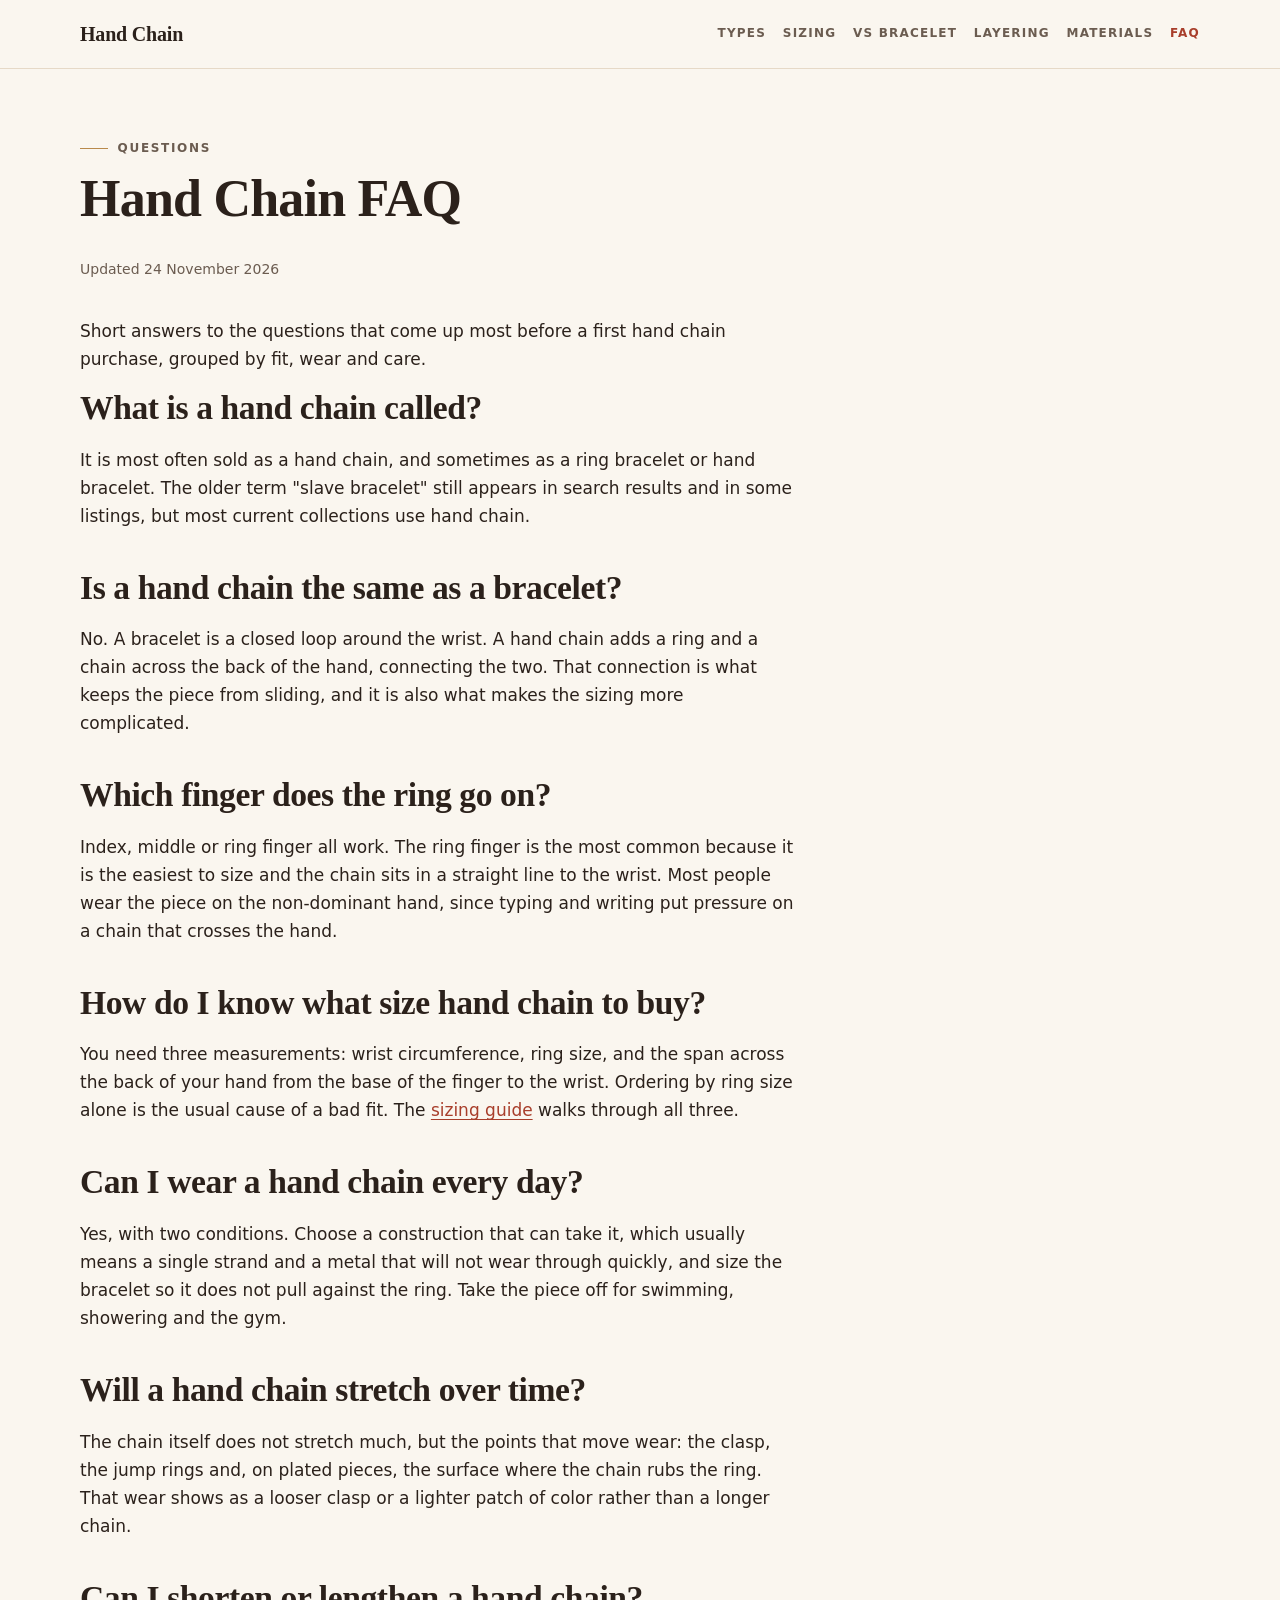
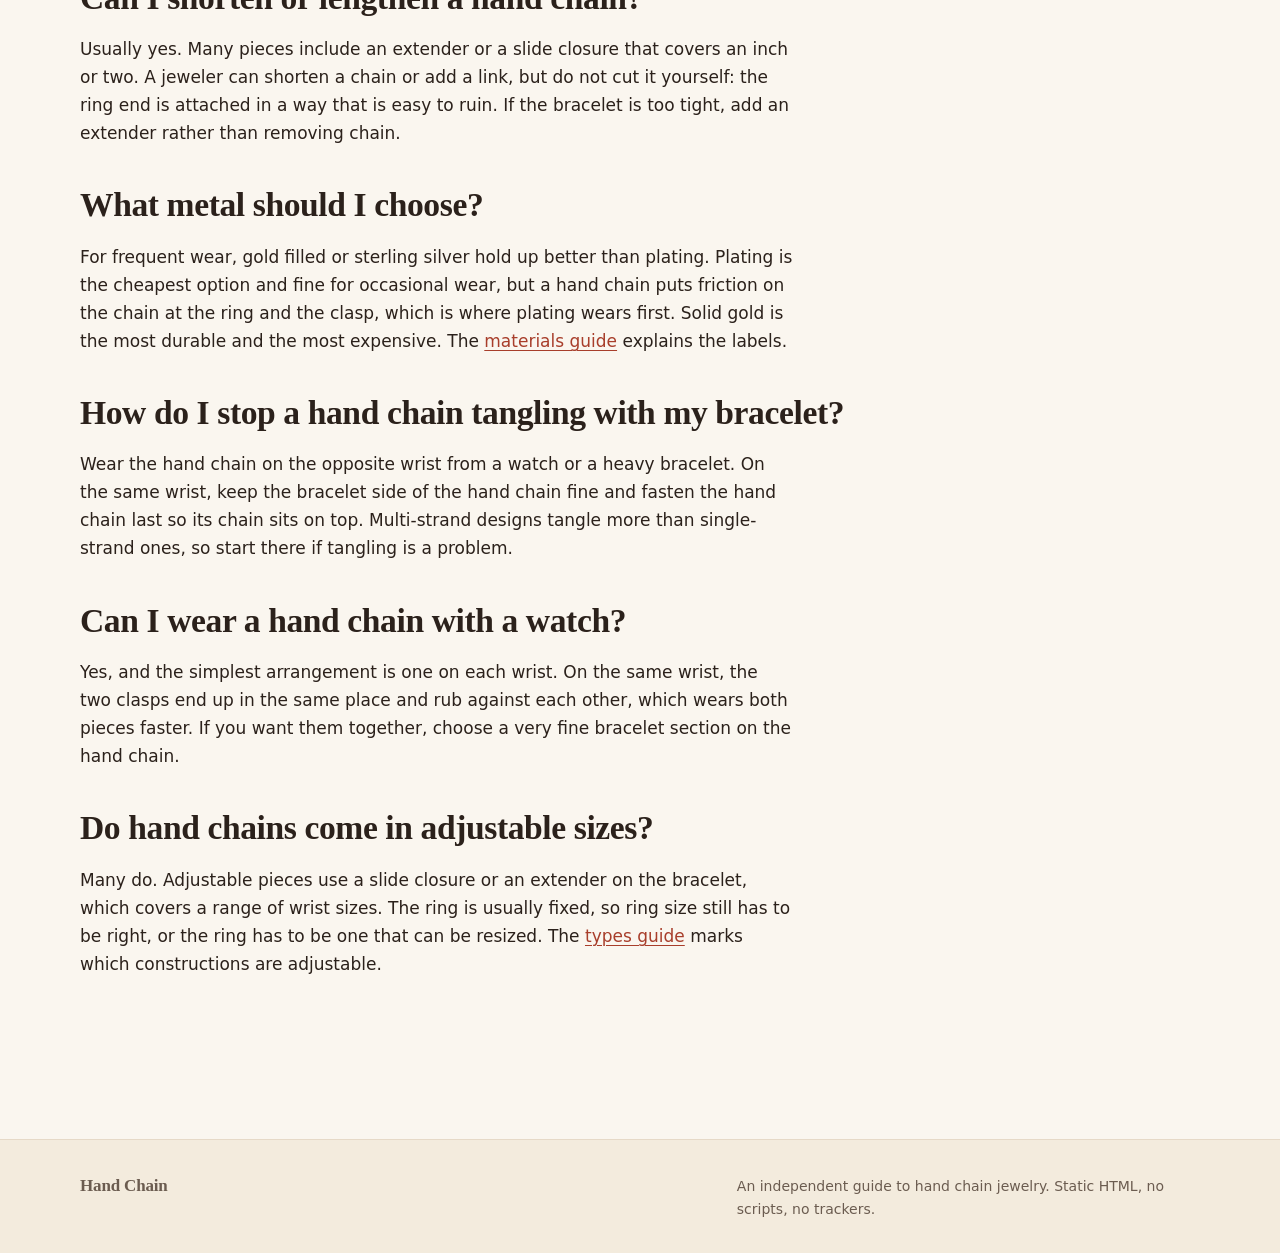
==== faq.html @ 295ea0f9 "Add hand-chain static site Seven pages of hand chain jewelry content as plain HTML with one shared s" ====
<!DOCTYPE html>
<html lang="en">
<head>
<meta charset="utf-8">
<meta name="viewport" content="width=device-width,initial-scale=1">
<title>Hand Chain FAQ: Sizing, Fit, Care and Styling</title>
<meta name="description" content="Answers to the questions people ask before buying a hand chain: which finger, how to size it, daily wear, materials, tangling and adjusting the fit.">
<link rel="canonical" href="https://albertbottos.github.io/hand-chain/faq.html">
<meta property="og:type" content="article">
<meta property="og:site_name" content="Hand Chain">
<meta property="og:title" content="Hand Chain FAQ: Sizing, Fit, Care and Styling">
<meta property="og:description" content="Answers to the questions people ask before buying a hand chain: which finger, how to size it, daily wear, materials, tangling and adjusting the fit.">
<meta property="og:url" content="https://albertbottos.github.io/hand-chain/faq.html">
<meta property="og:locale" content="en_US">
<meta name="twitter:card" content="summary">
<link rel="stylesheet" href="style.css">
<script type="application/ld+json">
{
  "@context": "https://schema.org",
  "@type": "FAQPage",
  "inLanguage": "en-US",
  "datePublished": "2026-11-24",
  "mainEntity": [
    {
      "@type": "Question",
      "name": "What is a hand chain called?",
      "acceptedAnswer": {
        "@type": "Answer",
        "text": "It is most often sold as a hand chain, and sometimes as a ring bracelet or hand bracelet. The older term \"slave bracelet\" still appears in search results and in some listings, but most current collections use hand chain."
      }
    },
    {
      "@type": "Question",
      "name": "Is a hand chain the same as a bracelet?",
      "acceptedAnswer": {
        "@type": "Answer",
        "text": "No. A bracelet is a closed loop around the wrist. A hand chain adds a ring and a chain across the back of the hand, connecting the two. That connection is what keeps the piece from sliding, and it is also what makes the sizing more complicated."
      }
    },
    {
      "@type": "Question",
      "name": "Which finger does the ring go on?",
      "acceptedAnswer": {
        "@type": "Answer",
        "text": "Index, middle or ring finger all work. The ring finger is the most common because it is the easiest to size and the chain sits in a straight line to the wrist. Most people wear the piece on the non-dominant hand, since typing and writing put pressure on a chain that crosses the hand."
      }
    },
    {
      "@type": "Question",
      "name": "How do I know what size hand chain to buy?",
      "acceptedAnswer": {
        "@type": "Answer",
        "text": "You need three measurements: wrist circumference, ring size, and the span across the back of your hand from the base of the finger to the wrist. Ordering by ring size alone is the usual cause of a bad fit."
      }
    },
    {
      "@type": "Question",
      "name": "Can I wear a hand chain every day?",
      "acceptedAnswer": {
        "@type": "Answer",
        "text": "Yes, with two conditions. Choose a construction that can take it, which usually means a single strand and a metal that will not wear through quickly, and size the bracelet so it does not pull against the ring. Take the piece off for swimming, showering and the gym."
      }
    },
    {
      "@type": "Question",
      "name": "Will a hand chain stretch over time?",
      "acceptedAnswer": {
        "@type": "Answer",
        "text": "The chain itself does not stretch much, but the points that move wear: the clasp, the jump rings and, on plated pieces, the surface where the chain rubs the ring. That wear shows as a looser clasp or a lighter patch of color rather than a longer chain."
      }
    },
    {
      "@type": "Question",
      "name": "Can I shorten or lengthen a hand chain?",
      "acceptedAnswer": {
        "@type": "Answer",
        "text": "Usually yes. Many pieces include an extender or a slide closure that covers an inch or two. A jeweler can shorten a chain or add a link, but do not cut it yourself: the ring end is attached in a way that is easy to ruin. If the bracelet is too tight, add an extender rather than removing chain."
      }
    },
    {
      "@type": "Question",
      "name": "What metal should I choose?",
      "acceptedAnswer": {
        "@type": "Answer",
        "text": "For frequent wear, gold filled or sterling silver hold up better than plating. Plating is the cheapest option and fine for occasional wear, but a hand chain puts friction on the chain at the ring and the clasp, which is where plating wears first. Solid gold is the most durable and the most expensive."
      }
    },
    {
      "@type": "Question",
      "name": "How do I stop a hand chain tangling with my bracelet?",
      "acceptedAnswer": {
        "@type": "Answer",
        "text": "Wear the hand chain on the opposite wrist from a watch or a heavy bracelet. On the same wrist, keep the bracelet side of the hand chain fine and fasten the hand chain last so its chain sits on top. Multi-strand designs tangle more than single-strand ones, so start there if tangling is a problem."
      }
    },
    {
      "@type": "Question",
      "name": "Can I wear a hand chain with a watch?",
      "acceptedAnswer": {
        "@type": "Answer",
        "text": "Yes, and the simplest arrangement is one on each wrist. On the same wrist, the two clasps end up in the same place and rub against each other, which wears both pieces faster. If you want them together, choose a very fine bracelet section on the hand chain."
      }
    },
    {
      "@type": "Question",
      "name": "Do hand chains come in adjustable sizes?",
      "acceptedAnswer": {
        "@type": "Answer",
        "text": "Many do. Adjustable pieces use a slide closure or an extender on the bracelet, which covers a range of wrist sizes. The ring is usually fixed, so ring size still has to be right, or the ring has to be one that can be resized."
      }
    }
  ],
  "url": "https://albertbottos.github.io/hand-chain/faq.html",
  "mainEntityOfPage": {
    "@type": "WebPage",
    "@id": "https://albertbottos.github.io/hand-chain/faq.html"
  }
}
</script>
</head>
<body>
<a class="skip" href="#main">Skip to content</a>
<header class="site-head">
<div class="wrap">
<a class="brand" href="index.html">Hand&nbsp;Chain</a>
<nav aria-label="Primary">
<ul class="nav"><li><a href="types-of-hand-chains.html">Types</a></li><li><a href="how-to-measure-hand-chain-size.html">Sizing</a></li><li><a href="hand-chain-vs-bracelet.html">vs Bracelet</a></li><li><a href="layering-hand-chains.html">Layering</a></li><li><a href="materials-guide.html">Materials</a></li><li><a href="faq.html" aria-current=page>FAQ</a></li></ul>
</nav>
</div>
</header>
<main id="main">
<div class="wrap page">
<article class="prose">
<header class="page__head">
<p class="eyebrow">Questions</p>
<h1>Hand Chain FAQ</h1>
<p class="meta">Updated <time datetime="2026-11-24">24 November 2026</time></p>
</header>
<div class="intro">
<p>Short answers to the questions that come up most before a first hand chain purchase, grouped by fit, wear and care.</p>
</div>
<section aria-labelledby="what-is-a-hand-chain-called">
<h2 id="what-is-a-hand-chain-called">What is a hand chain called?</h2>
<p>It is most often sold as a hand chain, and sometimes as a ring bracelet or hand bracelet. The older term "slave bracelet" still appears in search results and in some listings, but most current collections use hand chain.</p>
</section>
<section aria-labelledby="is-a-hand-chain-the-same-as-a-bracelet">
<h2 id="is-a-hand-chain-the-same-as-a-bracelet">Is a hand chain the same as a bracelet?</h2>
<p>No. A bracelet is a closed loop around the wrist. A hand chain adds a ring and a chain across the back of the hand, connecting the two. That connection is what keeps the piece from sliding, and it is also what makes the sizing more complicated.</p>
</section>
<section aria-labelledby="which-finger-does-the-ring-go-on">
<h2 id="which-finger-does-the-ring-go-on">Which finger does the ring go on?</h2>
<p>Index, middle or ring finger all work. The ring finger is the most common because it is the easiest to size and the chain sits in a straight line to the wrist. Most people wear the piece on the non-dominant hand, since typing and writing put pressure on a chain that crosses the hand.</p>
</section>
<section aria-labelledby="how-do-i-know-what-size-hand-chain-to-buy">
<h2 id="how-do-i-know-what-size-hand-chain-to-buy">How do I know what size hand chain to buy?</h2>
<p>You need three measurements: wrist circumference, ring size, and the span across the back of your hand from the base of the finger to the wrist. Ordering by ring size alone is the usual cause of a bad fit. The <a href="how-to-measure-hand-chain-size.html">sizing guide</a> walks through all three.</p>
</section>
<section aria-labelledby="can-i-wear-a-hand-chain-every-day">
<h2 id="can-i-wear-a-hand-chain-every-day">Can I wear a hand chain every day?</h2>
<p>Yes, with two conditions. Choose a construction that can take it, which usually means a single strand and a metal that will not wear through quickly, and size the bracelet so it does not pull against the ring. Take the piece off for swimming, showering and the gym.</p>
</section>
<section aria-labelledby="will-a-hand-chain-stretch-over-time">
<h2 id="will-a-hand-chain-stretch-over-time">Will a hand chain stretch over time?</h2>
<p>The chain itself does not stretch much, but the points that move wear: the clasp, the jump rings and, on plated pieces, the surface where the chain rubs the ring. That wear shows as a looser clasp or a lighter patch of color rather than a longer chain.</p>
</section>
<section aria-labelledby="can-i-shorten-or-lengthen-a-hand-chain">
<h2 id="can-i-shorten-or-lengthen-a-hand-chain">Can I shorten or lengthen a hand chain?</h2>
<p>Usually yes. Many pieces include an extender or a slide closure that covers an inch or two. A jeweler can shorten a chain or add a link, but do not cut it yourself: the ring end is attached in a way that is easy to ruin. If the bracelet is too tight, add an extender rather than removing chain.</p>
</section>
<section aria-labelledby="what-metal-should-i-choose">
<h2 id="what-metal-should-i-choose">What metal should I choose?</h2>
<p>For frequent wear, gold filled or sterling silver hold up better than plating. Plating is the cheapest option and fine for occasional wear, but a hand chain puts friction on the chain at the ring and the clasp, which is where plating wears first. Solid gold is the most durable and the most expensive. The <a href="materials-guide.html">materials guide</a> explains the labels.</p>
</section>
<section aria-labelledby="how-do-i-stop-a-hand-chain-tangling-with-my-bracelet">
<h2 id="how-do-i-stop-a-hand-chain-tangling-with-my-bracelet">How do I stop a hand chain tangling with my bracelet?</h2>
<p>Wear the hand chain on the opposite wrist from a watch or a heavy bracelet. On the same wrist, keep the bracelet side of the hand chain fine and fasten the hand chain last so its chain sits on top. Multi-strand designs tangle more than single-strand ones, so start there if tangling is a problem.</p>
</section>
<section aria-labelledby="can-i-wear-a-hand-chain-with-a-watch">
<h2 id="can-i-wear-a-hand-chain-with-a-watch">Can I wear a hand chain with a watch?</h2>
<p>Yes, and the simplest arrangement is one on each wrist. On the same wrist, the two clasps end up in the same place and rub against each other, which wears both pieces faster. If you want them together, choose a very fine bracelet section on the hand chain.</p>
</section>
<section aria-labelledby="do-hand-chains-come-in-adjustable-sizes">
<h2 id="do-hand-chains-come-in-adjustable-sizes">Do hand chains come in adjustable sizes?</h2>
<p>Many do. Adjustable pieces use a slide closure or an extender on the bracelet, which covers a range of wrist sizes. The ring is usually fixed, so ring size still has to be right, or the ring has to be one that can be resized. The <a href="types-of-hand-chains.html">types guide</a> marks which constructions are adjustable.</p>
</section>
</article>
</div>
</main>
<footer class="site-foot">
<div class="wrap">
<p class="brand">Hand Chain</p>
<p>An independent guide to hand chain jewelry. Static HTML, no scripts, no trackers.</p>
</div>
</footer>
</body>
</html>
---- style.css ----
/* Hand chain — one stylesheet. Tokens from the visual kit (design/tokens.json).
   No web fonts, no image fetches, no JS. System font stacks only. */

:root{
--bg:#FAF6EF;--surface:#FFFDF8;--surface-2:#F3EBDD;--text:#2B211B;--muted:#6B5C50;
--accent:#A83E2B;--accent-hover:#8C3222;--on-accent:#FFF9F2;--line:#E6D9C7;--line-strong:#CDBBA3;--gold:#B98A4B;
--display:Charter,"Iowan Old Style","Palatino Linotype",Palatino,Georgia,"Times New Roman",serif;
--body:system-ui,-apple-system,"Segoe UI",Roboto,"Helvetica Neue",Arial,sans-serif;
--page:70rem;--gutter:clamp(1.25rem,4vw,3rem);--measure:66ch;--lede:46ch;
--radius:14px;--radius-lg:22px;--pill:999px;
--shadow:0 1px 2px rgba(43,33,27,.06),0 12px 28px -18px rgba(43,33,27,.22);
--dur:180ms;--ease:cubic-bezier(.2,.7,.3,1)}

*,*::before,*::after{box-sizing:border-box}
html{-webkit-text-size-adjust:100%}
body{margin:0;background:var(--bg);color:var(--text);font:400 1.0625rem/1.65 var(--body)}
h1,h2,h3{margin:0 0 .6em;font-family:var(--display);font-weight:600;line-height:1.1;letter-spacing:-.015em;text-wrap:balance}
h1{font-size:clamp(2.25rem,1.6rem + 2.6vw,3.25rem)}
h2{font-size:clamp(1.5rem,1.15rem + 1.4vw,2.1rem);letter-spacing:-.012em}
h3{font-size:1.3125rem;letter-spacing:-.01em}
p{margin:0 0 1em;max-width:var(--measure)}
a{color:var(--accent);text-decoration-thickness:1px;text-underline-offset:.18em}
a:hover{color:var(--accent-hover)}
svg{display:block;max-width:100%}
strong,b{font-weight:600}
:focus-visible{outline:2px solid var(--accent);outline-offset:3px;border-radius:2px}
::selection{background:rgba(168,62,43,.18)}
.wrap{width:min(calc(100% - var(--gutter) * 2),var(--page));margin-inline:auto}
.skip{position:absolute;left:-9999px;top:0;z-index:9;padding:.8rem 1.1rem;background:var(--accent);color:var(--on-accent);font-weight:600;text-decoration:none}
.skip:focus{left:0}

/* header + footer chrome */
.site-head{border-bottom:1px solid var(--line)}
.site-head .wrap{display:flex;flex-wrap:wrap;align-items:center;justify-content:space-between;gap:.6rem 1.5rem;padding-block:1.1rem}
.brand{margin:0;font-family:var(--display);font-size:1.25rem;font-weight:600;letter-spacing:-.01em;color:var(--text);text-decoration:none}
a.brand:hover{color:var(--accent)}
.nav{display:flex;flex-wrap:wrap;gap:.3rem 1.05rem;margin:0;padding:0;list-style:none;font-size:.75rem;font-weight:600;letter-spacing:.1em;text-transform:uppercase}
.nav a{color:var(--muted);text-decoration:none}
.nav a:hover,.nav a[aria-current="page"]{color:var(--accent)}
.site-foot{margin-top:clamp(3rem,6vw,4.5rem);border-top:1px solid var(--line);background:var(--surface-2)}
.site-foot .wrap{display:flex;flex-wrap:wrap;align-items:baseline;justify-content:space-between;gap:.6rem 2rem;padding-block:2rem}
.site-foot p{margin:0;max-width:52ch;font-size:.875rem;color:var(--muted)}
.site-foot .brand{font-size:1.0625rem}

/* hero — layered gradients only, no photography, no requests */
.hero{overflow:hidden;border-bottom:1px solid var(--line);background:radial-gradient(90% 70% at 88% 4%,rgba(168,62,43,.13),transparent 58%),radial-gradient(70% 55% at 4% 96%,rgba(185,138,75,.14),transparent 62%),repeating-linear-gradient(112deg,rgba(43,33,27,.032) 0 1px,transparent 1px 8px),linear-gradient(180deg,#FBF7F0,#F6EDDE)}
.hero__inner{display:grid;gap:clamp(2rem,5vw,4rem);align-items:center;padding-block:clamp(3rem,7vw,5.5rem)}
@media (min-width:56rem){.hero__inner{grid-template-columns:1.05fr .95fr}}
.hero h1{font-size:clamp(2.5rem,1.6rem + 3.6vw,4rem);line-height:1.03;letter-spacing:-.022em;margin-bottom:.9rem}
.hero__lede{max-width:var(--lede);margin:0;font-family:var(--display);font-size:clamp(1.15rem,.95rem + .7vw,1.4rem);line-height:1.45;color:var(--muted)}
.hero__actions{display:flex;flex-wrap:wrap;gap:.75rem;margin-top:1.75rem}
.hero__art{position:relative;aspect-ratio:4/5;overflow:hidden;border-radius:var(--radius-lg);box-shadow:inset 0 0 0 1px rgba(43,33,27,.07),var(--shadow);background:repeating-radial-gradient(circle at 62% 46%,transparent 0 1.4rem,rgba(185,138,75,.55) 1.4rem calc(1.4rem + 1px),transparent calc(1.4rem + 1px) 2.8rem),radial-gradient(130% 100% at 18% 8%,#FFFAF2,transparent 62%),linear-gradient(155deg,#F3E6D5,#E9D5BD 55%,#DCBFA1)}
.hero__art::after{content:"";position:absolute;inset:0;background:radial-gradient(120% 90% at 50% 110%,rgba(168,62,43,.2),transparent 60%)}
.hero__ornament{position:absolute;left:62%;top:46%;width:min(52%,15rem);transform:translate(-50%,-50%);color:var(--gold);opacity:.95}

/* buttons */
.btn{display:inline-flex;align-items:center;justify-content:center;min-height:2.75rem;padding:.7rem 1.4rem;border:1px solid var(--line-strong);border-radius:var(--pill);color:var(--text);font:600 .8125rem/1 var(--body);letter-spacing:.08em;text-transform:uppercase;text-decoration:none;transition:background var(--dur) var(--ease),color var(--dur) var(--ease),border-color var(--dur) var(--ease)}
.btn:hover{border-color:var(--text);color:var(--text)}
.btn--primary{border-color:var(--accent);background:var(--accent);color:var(--on-accent)}
.btn--primary:hover{border-color:var(--accent-hover);background:var(--accent-hover);color:var(--on-accent)}
.btn--ghost:hover{background:var(--surface-2)}

/* article pages */
main{display:block}
.page{padding-block:clamp(2.5rem,6vw,4.5rem)}
.page__head{max-width:60ch;margin-bottom:clamp(1.5rem,3vw,2.25rem)}
.eyebrow{display:flex;align-items:center;gap:.6rem;margin:0 0 .8rem;color:var(--muted);font:600 .75rem/1.3 var(--body);letter-spacing:.14em;text-transform:uppercase}
.eyebrow::before{content:"";width:1.75rem;height:1px;background:var(--gold)}
.meta{margin:0;font-size:.875rem;color:var(--muted)}
.prose section + section{margin-top:clamp(1.75rem,3.5vw,2.5rem)}
.prose h2{scroll-margin-top:1rem;margin-bottom:.55em}
.prose ul{margin:0 0 1.3em;padding-left:1.1rem}
.prose li{margin-bottom:.45em}
.prose li::marker{color:var(--gold)}
.prose > :last-child{margin-bottom:0}

/* homepage guide index */
.guides{margin-top:clamp(2.5rem,5vw,4rem);padding-top:clamp(1.5rem,3vw,2rem);border-top:1px solid var(--line)}
.guides h2{font-size:1.3125rem;margin-bottom:1.1rem}
.grid{display:grid;gap:clamp(1rem,2.5vw,1.6rem);margin:0;padding:0;list-style:none;grid-template-columns:repeat(auto-fit,minmax(min(100%,19rem),1fr))}
.card{display:flex;flex-direction:column;padding:1.25rem 1.3rem;border:1px solid var(--line);border-radius:var(--radius);background:var(--surface);box-shadow:var(--shadow);transition:transform var(--dur) var(--ease),border-color var(--dur) var(--ease)}
.card__kicker{margin:0 0 .3rem;font-size:.6875rem;font-weight:600;letter-spacing:.14em;text-transform:uppercase;color:var(--muted)}
.card h3{margin:0 0 .45rem;font-size:1.1875rem;line-height:1.25}
.card__text{margin:0;font-size:.9375rem;line-height:1.6;color:var(--muted)}
.card a{color:var(--text);text-decoration:none}
.card a::after{content:"\2192";margin-left:.4rem;color:var(--accent);display:inline-block;transition:transform var(--dur) var(--ease)}
@media (hover:hover){.card:hover{transform:translateY(-3px);border-color:var(--line-strong)}
.card:hover a{color:var(--accent)}
.card:hover a::after{transform:translateX(3px)}
}
.card:focus-within{border-color:var(--accent)}

@media (prefers-reduced-motion:reduce){*,*::before,*::after{transition-duration:.01ms!important;animation-duration:.01ms!important}}
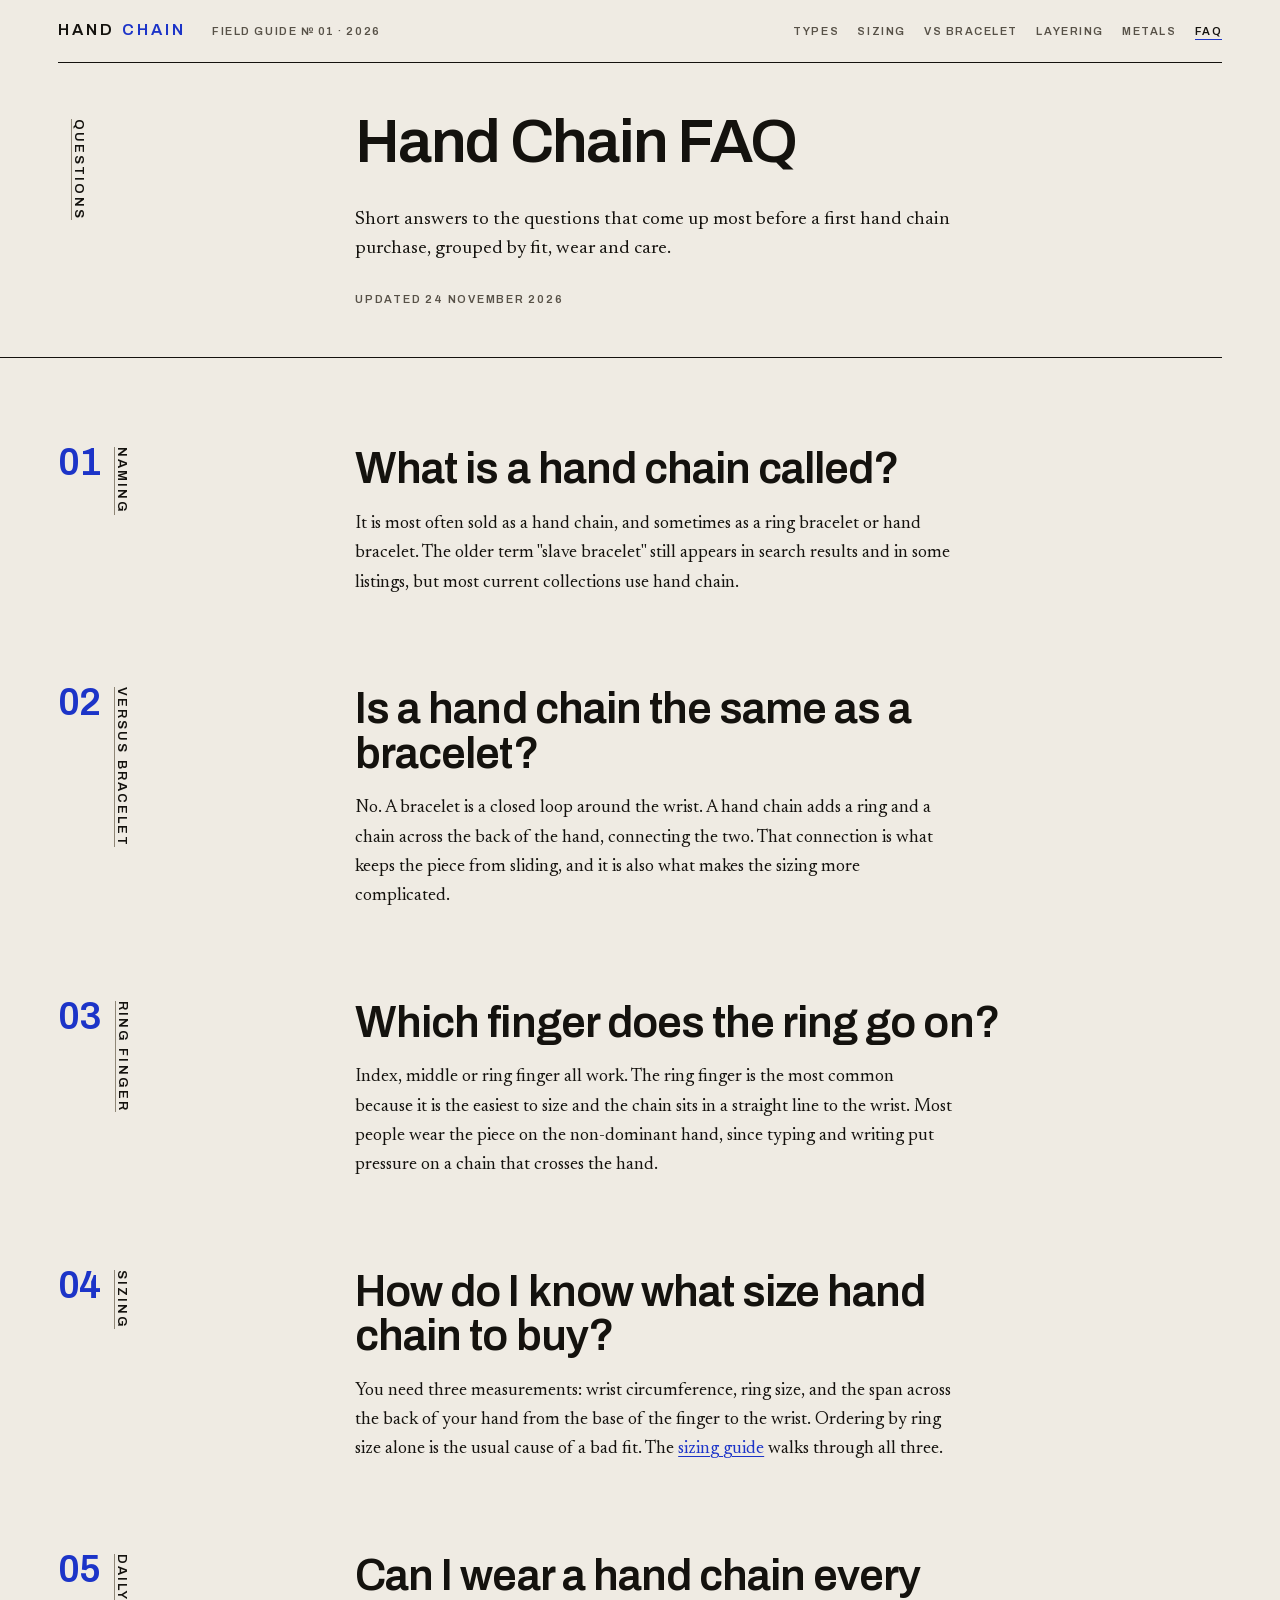
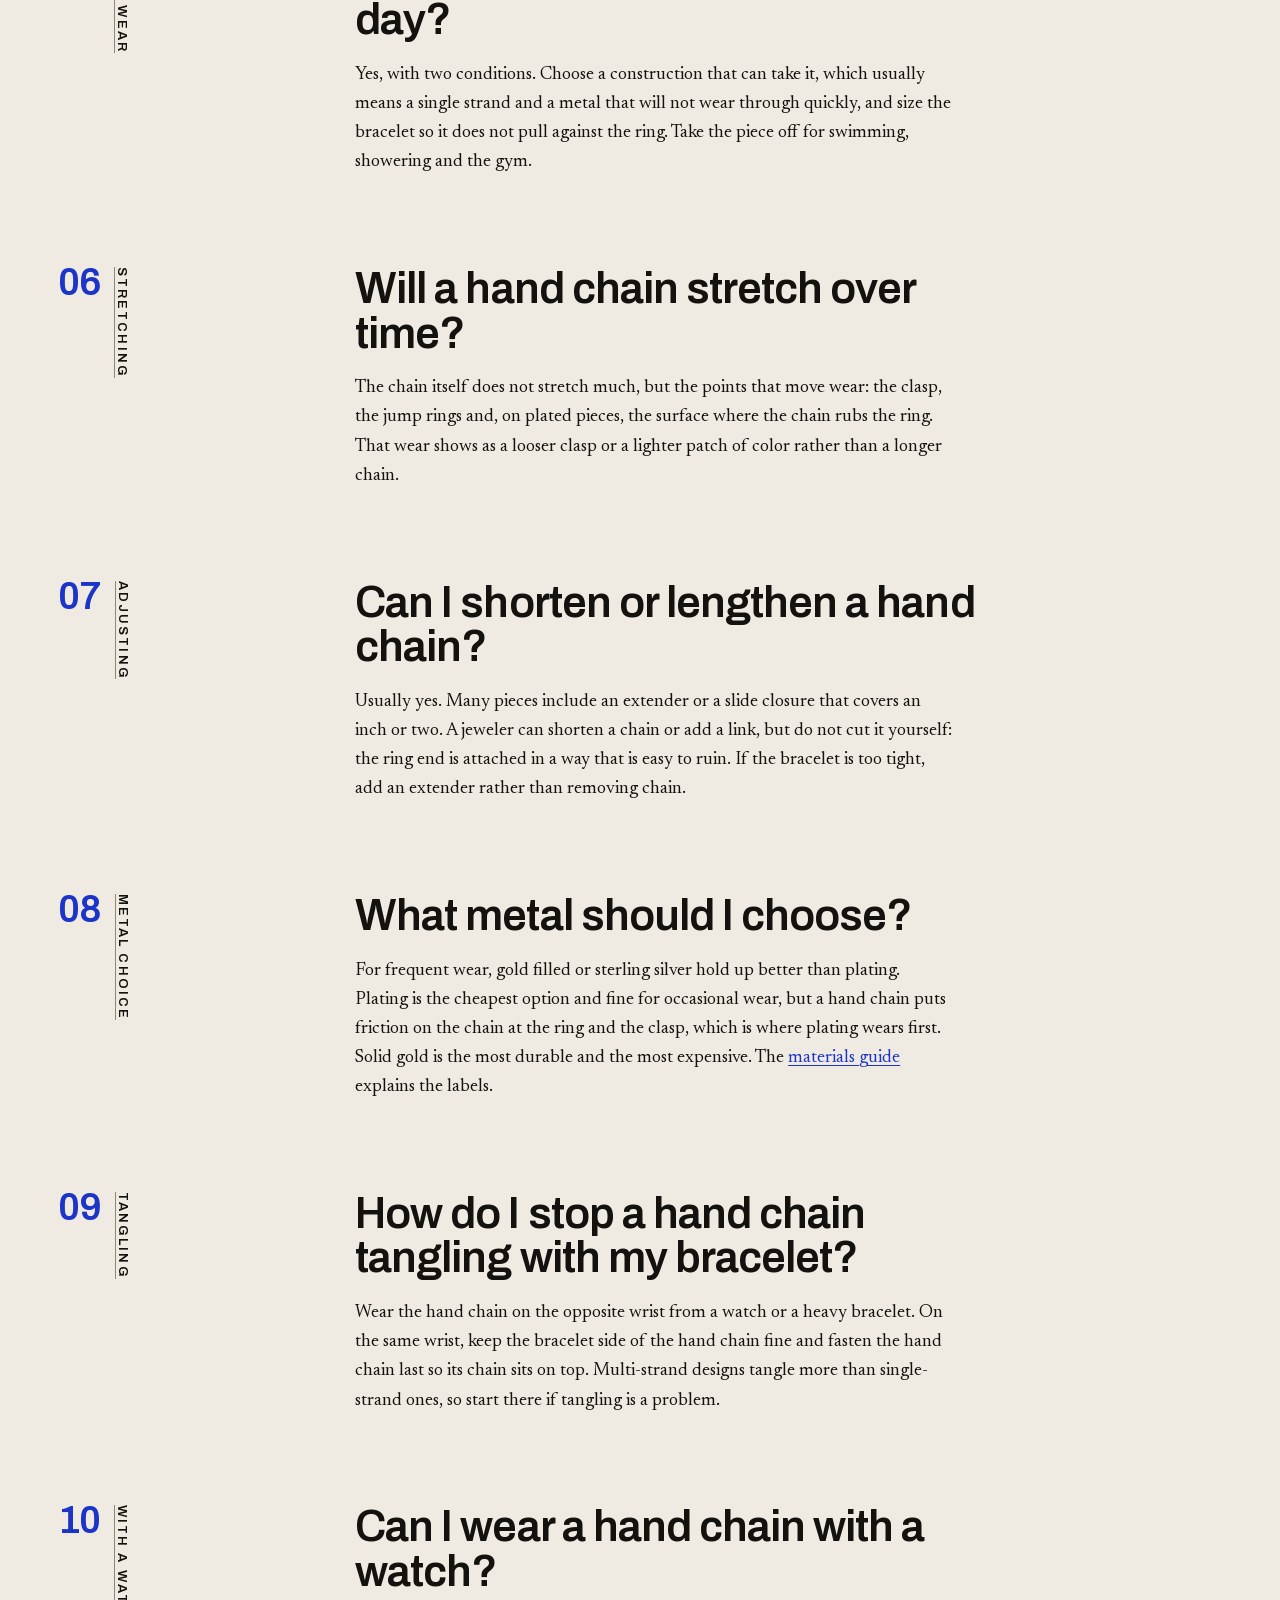
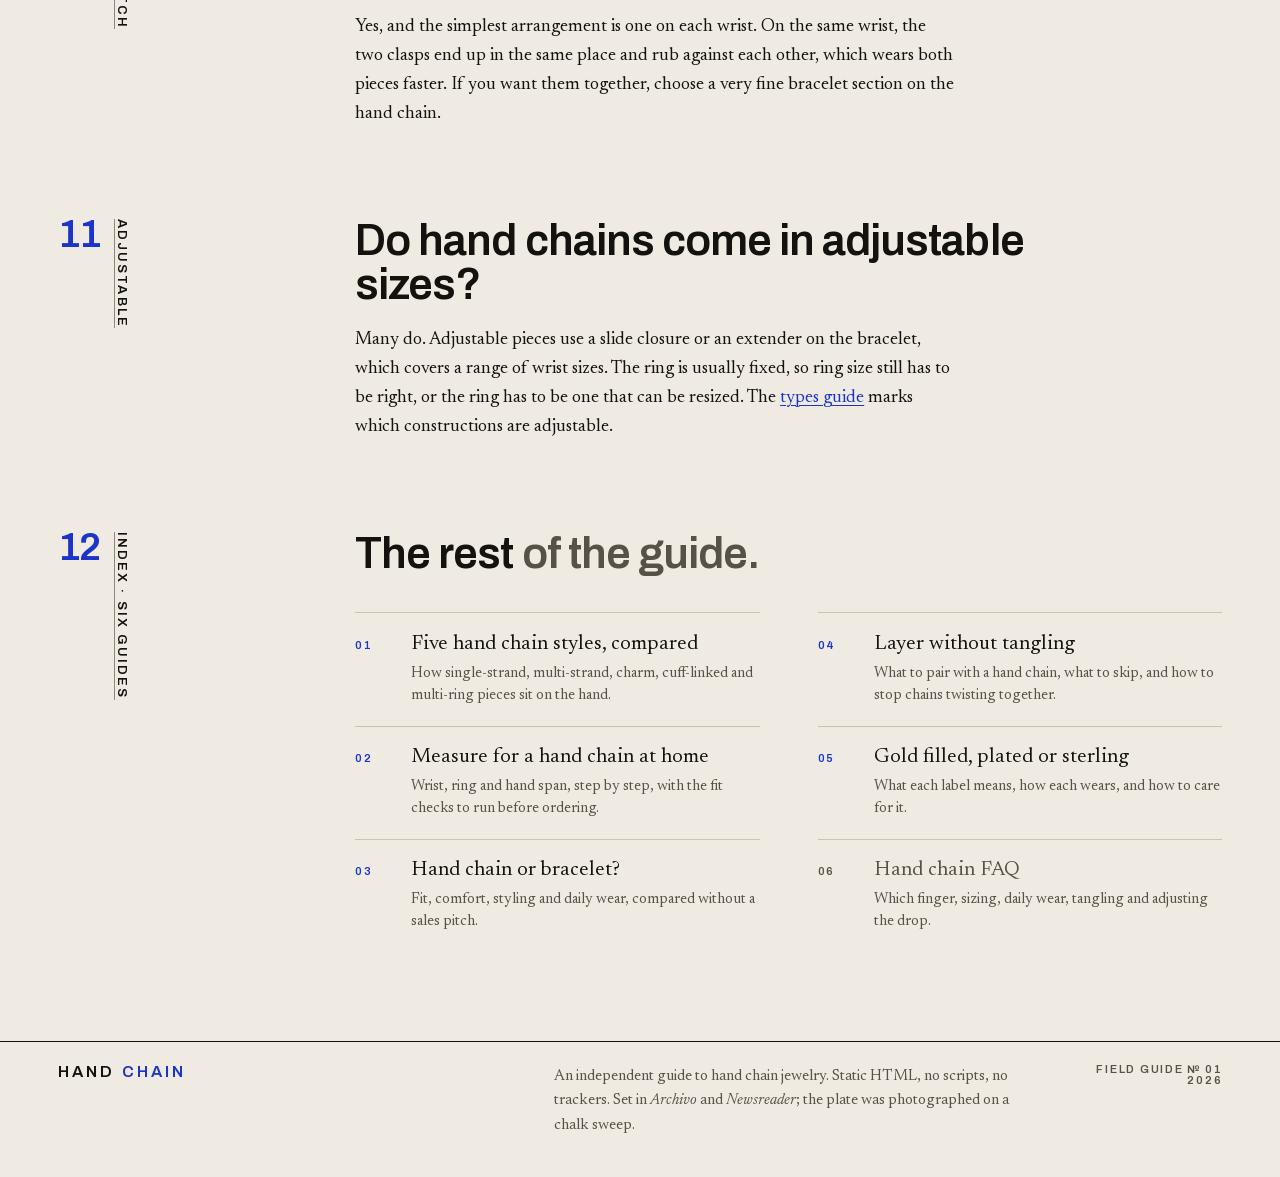
==== commit e6aea796: "Integrate the v2.1 specimen-plate design Rebuilds all seven pages on the v2.1 shell: Archivo 600 + N" ====
--- a/faq.html
+++ b/faq.html
@@ -5,14 +5,22 @@
 <meta name="viewport" content="width=device-width,initial-scale=1">
 <title>Hand Chain FAQ: Sizing, Fit, Care and Styling</title>
 <meta name="description" content="Answers to the questions people ask before buying a hand chain: which finger, how to size it, daily wear, materials, tangling and adjusting the fit.">
-<link rel="canonical" href="https://albertbottos.github.io/hand-chain/faq.html">
+<link rel="canonical" href="https://hand-chain-dev.digitalbuildr.com/faq.html">
 <meta property="og:type" content="article">
 <meta property="og:site_name" content="Hand Chain">
 <meta property="og:title" content="Hand Chain FAQ: Sizing, Fit, Care and Styling">
 <meta property="og:description" content="Answers to the questions people ask before buying a hand chain: which finger, how to size it, daily wear, materials, tangling and adjusting the fit.">
-<meta property="og:url" content="https://albertbottos.github.io/hand-chain/faq.html">
+<meta property="og:url" content="https://hand-chain-dev.digitalbuildr.com/faq.html">
+<meta property="og:image" content="https://hand-chain-dev.digitalbuildr.com/img/hand-chain-plate-1024.webp">
+<meta property="og:image:width" content="1024">
+<meta property="og:image:height" content="1280">
+<meta property="og:image:alt" content="A right hand, back of the hand toward the camera, wearing a fine gold chain from a band on the index finger to a thin bracelet at the wrist, on a chalk-white sweep.">
 <meta property="og:locale" content="en_US">
 <meta name="twitter:card" content="summary">
+<link rel="preload" href="fonts/archivo-600-sub.woff2" as="font" type="font/woff2" crossorigin>
+<link rel="preload" href="fonts/newsreader-400-sub.woff2" as="font" type="font/woff2" crossorigin>
+<link rel="icon" href="data:image/svg+xml,%3Csvg%20xmlns='http://www.w3.org/2000/svg'%20viewBox='0%200%2032%2032'%3E%3Crect%20width='32'%20height='32'%20fill='%23EFEBE3'/%3E%3Ccircle%20cx='16'%20cy='16'%20r='7.5'%20fill='none'%20stroke='%231C34C8'%20stroke-width='3'/%3E%3C/svg%3E">
+<meta name="theme-color" content="#EFEBE3">
 <link rel="stylesheet" href="style.css">
 <script type="application/ld+json">
 {
@@ -110,87 +118,253 @@
       }
     }
   ],
-  "url": "https://albertbottos.github.io/hand-chain/faq.html",
+  "url": "https://hand-chain-dev.digitalbuildr.com/faq.html",
   "mainEntityOfPage": {
     "@type": "WebPage",
-    "@id": "https://albertbottos.github.io/hand-chain/faq.html"
+    "@id": "https://hand-chain-dev.digitalbuildr.com/faq.html"
+  },
+  "image": {
+    "@type": "ImageObject",
+    "url": "https://hand-chain-dev.digitalbuildr.com/img/hand-chain-plate-1024.webp",
+    "width": 1024,
+    "height": 1280
   }
 }
 </script>
 </head>
+
 <body>
 <a class="skip" href="#main">Skip to content</a>
-<header class="site-head">
-<div class="wrap">
-<a class="brand" href="index.html">Hand&nbsp;Chain</a>
-<nav aria-label="Primary">
-<ul class="nav"><li><a href="types-of-hand-chains.html">Types</a></li><li><a href="how-to-measure-hand-chain-size.html">Sizing</a></li><li><a href="hand-chain-vs-bracelet.html">vs Bracelet</a></li><li><a href="layering-hand-chains.html">Layering</a></li><li><a href="materials-guide.html">Materials</a></li><li><a href="faq.html" aria-current=page>FAQ</a></li></ul>
-</nav>
-</div>
+
+<header class="wrap">
+  <div class="masthead">
+    <a class="brand" href="index.html">Hand<span>&nbsp;Chain</span></a>
+    <p class="masthead__issue">Field guide № 01 · 2026</p>
+    <nav class="masthead__nav" aria-label="Primary">
+      <ul>
+        <li><a href="types-of-hand-chains.html">Types</a></li>
+        <li><a href="how-to-measure-hand-chain-size.html">Sizing</a></li>
+        <li><a href="hand-chain-vs-bracelet.html">vs Bracelet</a></li>
+        <li><a href="layering-hand-chains.html">Layering</a></li>
+        <li><a href="materials-guide.html">Metals</a></li>
+        <li><a href="faq.html" aria-current="page">FAQ</a></li>
+      </ul>
+    </nav>
+  </div>
 </header>
+
+
 <main id="main">
-<div class="wrap page">
-<article class="prose">
-<header class="page__head">
-<p class="eyebrow">Questions</p>
-<h1>Hand Chain FAQ</h1>
-<p class="meta">Updated <time datetime="2026-11-24">24 November 2026</time></p>
-</header>
-<div class="intro">
+  <section class="wrap page" aria-labelledby="h1">
+    <div class="grid">
+      <div class="section__rail page__rail">
+        <p class="folio u-label">Questions</p>
+      </div>
+      <div class="page__body">
+        <h1 class="page__title" id="h1">Hand Chain FAQ</h1>
+        <div class="page__lede">
 <p>Short answers to the questions that come up most before a first hand chain purchase, grouped by fit, wear and care.</p>
-</div>
-<section aria-labelledby="what-is-a-hand-chain-called">
-<h2 id="what-is-a-hand-chain-called">What is a hand chain called?</h2>
+        </div>
+        <p class="page__meta u-label">Updated <time datetime="2026-11-24">24 November 2026</time></p>
+      </div>
+    </div>
+  </section>
+
+  <div class="wrap"><hr class="rule rule--overhang"></div>
+
+  <section class="wrap section" aria-labelledby="what-is-a-hand-chain-called">
+    <div class="grid">
+      <div class="section__rail">
+        <span class="section__num u-num" aria-hidden="true">01</span>
+        <a class="folio u-label" href="#what-is-a-hand-chain-called">Naming</a>
+      </div>
+      <div class="section__body">
+        <h2 class="h2" id="what-is-a-hand-chain-called">What is a hand chain called?</h2>
+        <div class="prose">
 <p>It is most often sold as a hand chain, and sometimes as a ring bracelet or hand bracelet. The older term "slave bracelet" still appears in search results and in some listings, but most current collections use hand chain.</p>
-</section>
-<section aria-labelledby="is-a-hand-chain-the-same-as-a-bracelet">
-<h2 id="is-a-hand-chain-the-same-as-a-bracelet">Is a hand chain the same as a bracelet?</h2>
+        </div>
+      </div>
+    </div>
+  </section>
+
+  <section class="wrap section" aria-labelledby="is-a-hand-chain-the-same-as-a-bracelet">
+    <div class="grid">
+      <div class="section__rail">
+        <span class="section__num u-num" aria-hidden="true">02</span>
+        <a class="folio u-label" href="#is-a-hand-chain-the-same-as-a-bracelet">Versus bracelet</a>
+      </div>
+      <div class="section__body">
+        <h2 class="h2" id="is-a-hand-chain-the-same-as-a-bracelet">Is a hand chain the same as a bracelet?</h2>
+        <div class="prose">
 <p>No. A bracelet is a closed loop around the wrist. A hand chain adds a ring and a chain across the back of the hand, connecting the two. That connection is what keeps the piece from sliding, and it is also what makes the sizing more complicated.</p>
-</section>
-<section aria-labelledby="which-finger-does-the-ring-go-on">
-<h2 id="which-finger-does-the-ring-go-on">Which finger does the ring go on?</h2>
+        </div>
+      </div>
+    </div>
+  </section>
+
+  <section class="wrap section" aria-labelledby="which-finger-does-the-ring-go-on">
+    <div class="grid">
+      <div class="section__rail">
+        <span class="section__num u-num" aria-hidden="true">03</span>
+        <a class="folio u-label" href="#which-finger-does-the-ring-go-on">Ring finger</a>
+      </div>
+      <div class="section__body">
+        <h2 class="h2" id="which-finger-does-the-ring-go-on">Which finger does the ring go on?</h2>
+        <div class="prose">
 <p>Index, middle or ring finger all work. The ring finger is the most common because it is the easiest to size and the chain sits in a straight line to the wrist. Most people wear the piece on the non-dominant hand, since typing and writing put pressure on a chain that crosses the hand.</p>
-</section>
-<section aria-labelledby="how-do-i-know-what-size-hand-chain-to-buy">
-<h2 id="how-do-i-know-what-size-hand-chain-to-buy">How do I know what size hand chain to buy?</h2>
+        </div>
+      </div>
+    </div>
+  </section>
+
+  <section class="wrap section" aria-labelledby="how-do-i-know-what-size-hand-chain-to-buy">
+    <div class="grid">
+      <div class="section__rail">
+        <span class="section__num u-num" aria-hidden="true">04</span>
+        <a class="folio u-label" href="#how-do-i-know-what-size-hand-chain-to-buy">Sizing</a>
+      </div>
+      <div class="section__body">
+        <h2 class="h2" id="how-do-i-know-what-size-hand-chain-to-buy">How do I know what size hand chain to buy?</h2>
+        <div class="prose">
 <p>You need three measurements: wrist circumference, ring size, and the span across the back of your hand from the base of the finger to the wrist. Ordering by ring size alone is the usual cause of a bad fit. The <a href="how-to-measure-hand-chain-size.html">sizing guide</a> walks through all three.</p>
-</section>
-<section aria-labelledby="can-i-wear-a-hand-chain-every-day">
-<h2 id="can-i-wear-a-hand-chain-every-day">Can I wear a hand chain every day?</h2>
+        </div>
+      </div>
+    </div>
+  </section>
+
+  <section class="wrap section" aria-labelledby="can-i-wear-a-hand-chain-every-day">
+    <div class="grid">
+      <div class="section__rail">
+        <span class="section__num u-num" aria-hidden="true">05</span>
+        <a class="folio u-label" href="#can-i-wear-a-hand-chain-every-day">Daily wear</a>
+      </div>
+      <div class="section__body">
+        <h2 class="h2" id="can-i-wear-a-hand-chain-every-day">Can I wear a hand chain every day?</h2>
+        <div class="prose">
 <p>Yes, with two conditions. Choose a construction that can take it, which usually means a single strand and a metal that will not wear through quickly, and size the bracelet so it does not pull against the ring. Take the piece off for swimming, showering and the gym.</p>
-</section>
-<section aria-labelledby="will-a-hand-chain-stretch-over-time">
-<h2 id="will-a-hand-chain-stretch-over-time">Will a hand chain stretch over time?</h2>
+        </div>
+      </div>
+    </div>
+  </section>
+
+  <section class="wrap section" aria-labelledby="will-a-hand-chain-stretch-over-time">
+    <div class="grid">
+      <div class="section__rail">
+        <span class="section__num u-num" aria-hidden="true">06</span>
+        <a class="folio u-label" href="#will-a-hand-chain-stretch-over-time">Stretching</a>
+      </div>
+      <div class="section__body">
+        <h2 class="h2" id="will-a-hand-chain-stretch-over-time">Will a hand chain stretch over time?</h2>
+        <div class="prose">
 <p>The chain itself does not stretch much, but the points that move wear: the clasp, the jump rings and, on plated pieces, the surface where the chain rubs the ring. That wear shows as a looser clasp or a lighter patch of color rather than a longer chain.</p>
-</section>
-<section aria-labelledby="can-i-shorten-or-lengthen-a-hand-chain">
-<h2 id="can-i-shorten-or-lengthen-a-hand-chain">Can I shorten or lengthen a hand chain?</h2>
+        </div>
+      </div>
+    </div>
+  </section>
+
+  <section class="wrap section" aria-labelledby="can-i-shorten-or-lengthen-a-hand-chain">
+    <div class="grid">
+      <div class="section__rail">
+        <span class="section__num u-num" aria-hidden="true">07</span>
+        <a class="folio u-label" href="#can-i-shorten-or-lengthen-a-hand-chain">Adjusting</a>
+      </div>
+      <div class="section__body">
+        <h2 class="h2" id="can-i-shorten-or-lengthen-a-hand-chain">Can I shorten or lengthen a hand chain?</h2>
+        <div class="prose">
 <p>Usually yes. Many pieces include an extender or a slide closure that covers an inch or two. A jeweler can shorten a chain or add a link, but do not cut it yourself: the ring end is attached in a way that is easy to ruin. If the bracelet is too tight, add an extender rather than removing chain.</p>
-</section>
-<section aria-labelledby="what-metal-should-i-choose">
-<h2 id="what-metal-should-i-choose">What metal should I choose?</h2>
+        </div>
+      </div>
+    </div>
+  </section>
+
+  <section class="wrap section" aria-labelledby="what-metal-should-i-choose">
+    <div class="grid">
+      <div class="section__rail">
+        <span class="section__num u-num" aria-hidden="true">08</span>
+        <a class="folio u-label" href="#what-metal-should-i-choose">Metal choice</a>
+      </div>
+      <div class="section__body">
+        <h2 class="h2" id="what-metal-should-i-choose">What metal should I choose?</h2>
+        <div class="prose">
 <p>For frequent wear, gold filled or sterling silver hold up better than plating. Plating is the cheapest option and fine for occasional wear, but a hand chain puts friction on the chain at the ring and the clasp, which is where plating wears first. Solid gold is the most durable and the most expensive. The <a href="materials-guide.html">materials guide</a> explains the labels.</p>
-</section>
-<section aria-labelledby="how-do-i-stop-a-hand-chain-tangling-with-my-bracelet">
-<h2 id="how-do-i-stop-a-hand-chain-tangling-with-my-bracelet">How do I stop a hand chain tangling with my bracelet?</h2>
+        </div>
+      </div>
+    </div>
+  </section>
+
+  <section class="wrap section" aria-labelledby="how-do-i-stop-a-hand-chain-tangling-with-my-bracelet">
+    <div class="grid">
+      <div class="section__rail">
+        <span class="section__num u-num" aria-hidden="true">09</span>
+        <a class="folio u-label" href="#how-do-i-stop-a-hand-chain-tangling-with-my-bracelet">Tangling</a>
+      </div>
+      <div class="section__body">
+        <h2 class="h2" id="how-do-i-stop-a-hand-chain-tangling-with-my-bracelet">How do I stop a hand chain tangling with my bracelet?</h2>
+        <div class="prose">
 <p>Wear the hand chain on the opposite wrist from a watch or a heavy bracelet. On the same wrist, keep the bracelet side of the hand chain fine and fasten the hand chain last so its chain sits on top. Multi-strand designs tangle more than single-strand ones, so start there if tangling is a problem.</p>
-</section>
-<section aria-labelledby="can-i-wear-a-hand-chain-with-a-watch">
-<h2 id="can-i-wear-a-hand-chain-with-a-watch">Can I wear a hand chain with a watch?</h2>
+        </div>
+      </div>
+    </div>
+  </section>
+
+  <section class="wrap section" aria-labelledby="can-i-wear-a-hand-chain-with-a-watch">
+    <div class="grid">
+      <div class="section__rail">
+        <span class="section__num u-num" aria-hidden="true">10</span>
+        <a class="folio u-label" href="#can-i-wear-a-hand-chain-with-a-watch">With a watch</a>
+      </div>
+      <div class="section__body">
+        <h2 class="h2" id="can-i-wear-a-hand-chain-with-a-watch">Can I wear a hand chain with a watch?</h2>
+        <div class="prose">
 <p>Yes, and the simplest arrangement is one on each wrist. On the same wrist, the two clasps end up in the same place and rub against each other, which wears both pieces faster. If you want them together, choose a very fine bracelet section on the hand chain.</p>
-</section>
-<section aria-labelledby="do-hand-chains-come-in-adjustable-sizes">
-<h2 id="do-hand-chains-come-in-adjustable-sizes">Do hand chains come in adjustable sizes?</h2>
+        </div>
+      </div>
+    </div>
+  </section>
+
+  <section class="wrap section" aria-labelledby="do-hand-chains-come-in-adjustable-sizes">
+    <div class="grid">
+      <div class="section__rail">
+        <span class="section__num u-num" aria-hidden="true">11</span>
+        <a class="folio u-label" href="#do-hand-chains-come-in-adjustable-sizes">Adjustable</a>
+      </div>
+      <div class="section__body">
+        <h2 class="h2" id="do-hand-chains-come-in-adjustable-sizes">Do hand chains come in adjustable sizes?</h2>
+        <div class="prose">
 <p>Many do. Adjustable pieces use a slide closure or an extender on the bracelet, which covers a range of wrist sizes. The ring is usually fixed, so ring size still has to be right, or the ring has to be one that can be resized. The <a href="types-of-hand-chains.html">types guide</a> marks which constructions are adjustable.</p>
-</section>
-</article>
-</div>
+        </div>
+      </div>
+    </div>
+  </section>
+
+  <section class="wrap section section--index" aria-labelledby="guides">
+    <div class="grid">
+      <div class="section__rail">
+        <span class="section__num u-num" aria-hidden="true">12</span>
+        <a class="folio u-label" href="#guides">Index · six guides</a>
+      </div>
+      <div class="section__body section__body--wide">
+        <h2 class="h2" id="guides">The rest <em>of the guide.</em></h2>
+        <ol class="index">
+          <li><a href="types-of-hand-chains.html"><span class="index__num u-label u-num">01</span><span class="index__text"><span class="index__title">Five hand chain styles, compared</span><span class="index__gist">How single-strand, multi-strand, charm, cuff-linked and multi-ring pieces sit on the hand.</span></span></a></li>
+          <li><a href="how-to-measure-hand-chain-size.html"><span class="index__num u-label u-num">02</span><span class="index__text"><span class="index__title">Measure for a hand chain at home</span><span class="index__gist">Wrist, ring and hand span, step by step, with the fit checks to run before ordering.</span></span></a></li>
+          <li><a href="hand-chain-vs-bracelet.html"><span class="index__num u-label u-num">03</span><span class="index__text"><span class="index__title">Hand chain or bracelet?</span><span class="index__gist">Fit, comfort, styling and daily wear, compared without a sales pitch.</span></span></a></li>
+          <li><a href="layering-hand-chains.html"><span class="index__num u-label u-num">04</span><span class="index__text"><span class="index__title">Layer without tangling</span><span class="index__gist">What to pair with a hand chain, what to skip, and how to stop chains twisting together.</span></span></a></li>
+          <li><a href="materials-guide.html"><span class="index__num u-label u-num">05</span><span class="index__text"><span class="index__title">Gold filled, plated or sterling</span><span class="index__gist">What each label means, how each wears, and how to care for it.</span></span></a></li>
+          <li><a href="faq.html" aria-current="page"><span class="index__num u-label u-num">06</span><span class="index__text"><span class="index__title">Hand chain FAQ</span><span class="index__gist">Which finger, sizing, daily wear, tangling and adjusting the drop.</span></span></a></li>
+        </ol>
+      </div>
+    </div>
+  </section>
+
 </main>
-<footer class="site-foot">
-<div class="wrap">
-<p class="brand">Hand Chain</p>
-<p>An independent guide to hand chain jewelry. Static HTML, no scripts, no trackers.</p>
-</div>
+
+<footer class="wrap foot">
+  <div class="grid">
+    <p class="foot__brand brand">Hand<span>&nbsp;Chain</span></p>
+    <p class="foot__colophon">An independent guide to hand chain jewelry. Static HTML, no scripts, no trackers. Set in <em>Archivo</em> and <em>Newsreader</em>; the plate was photographed on a chalk sweep.</p>
+    <p class="foot__meta u-label">Field guide № 01<br>2026</p>
+  </div>
 </footer>
 </body>
 </html>
--- a/style.css
+++ b/style.css
@@ -1,93 +1,286 @@
-/* Hand chain — one stylesheet. Tokens from the visual kit (design/tokens.json).
-   No web fonts, no image fetches, no JS. System font stacks only. */
+/* Hand Chain — v2.1 "specimen plate"
+   Hand-written. No framework, no JS. Tokens mirror tokens.json.
+   v2.1: hero plate recomposed (4:5, uncropped), margin rails promoted to nav,
+   sections 02 / 03 / 06 given their own shapes so no three read alike. */
+
+@font-face{font-family:Archivo;src:url(fonts/archivo-600-sub.woff2) format('woff2');font-weight:600;font-style:normal;font-display:swap}
+@font-face{font-family:Newsreader;src:url(fonts/newsreader-400-sub.woff2) format('woff2');font-weight:400;font-style:normal;font-display:swap}
+@font-face{font-family:Newsreader;src:url(fonts/newsreader-400i-sub.woff2) format('woff2');font-weight:400;font-style:italic;font-display:swap}
 
 :root{
---bg:#FAF6EF;--surface:#FFFDF8;--surface-2:#F3EBDD;--text:#2B211B;--muted:#6B5C50;
---accent:#A83E2B;--accent-hover:#8C3222;--on-accent:#FFF9F2;--line:#E6D9C7;--line-strong:#CDBBA3;--gold:#B98A4B;
---display:Charter,"Iowan Old Style","Palatino Linotype",Palatino,Georgia,"Times New Roman",serif;
---body:system-ui,-apple-system,"Segoe UI",Roboto,"Helvetica Neue",Arial,sans-serif;
---page:70rem;--gutter:clamp(1.25rem,4vw,3rem);--measure:66ch;--lede:46ch;
---radius:14px;--radius-lg:22px;--pill:999px;
---shadow:0 1px 2px rgba(43,33,27,.06),0 12px 28px -18px rgba(43,33,27,.22);
---dur:180ms;--ease:cubic-bezier(.2,.7,.3,1)}
+  --paper:#EFEBE3; --plate:#F7F4ED; --ink:#14120E; --muted:#575147;
+  --rule:#CBC2B1; --rule-2:#8F8676;
+  --accent:#1C34C8; --accent-d:#152AA6; --on-accent:#F4F1EA;
+  --sans:Archivo,'Helvetica Neue',Arial,sans-serif;
+  --serif:Newsreader,Georgia,'Times New Roman',serif;
+  --pad:clamp(20px,4.5vw,72px);
+  --gap:clamp(16px,2vw,28px);
+  --max:1560px;
+  --rail-offset:0;        /* measured: folio cap top lands on the numeral cap top (see tools/inkrow2.py) */
+  --edge:clamp(20px,2.2vw,36px);  /* data inset at a bleeding edge: rules run to the viewport, text does not */
+}
 
 *,*::before,*::after{box-sizing:border-box}
 html{-webkit-text-size-adjust:100%}
-body{margin:0;background:var(--bg);color:var(--text);font:400 1.0625rem/1.65 var(--body)}
-h1,h2,h3{margin:0 0 .6em;font-family:var(--display);font-weight:600;line-height:1.1;letter-spacing:-.015em;text-wrap:balance}
-h1{font-size:clamp(2.25rem,1.6rem + 2.6vw,3.25rem)}
-h2{font-size:clamp(1.5rem,1.15rem + 1.4vw,2.1rem);letter-spacing:-.012em}
-h3{font-size:1.3125rem;letter-spacing:-.01em}
-p{margin:0 0 1em;max-width:var(--measure)}
-a{color:var(--accent);text-decoration-thickness:1px;text-underline-offset:.18em}
-a:hover{color:var(--accent-hover)}
-svg{display:block;max-width:100%}
-strong,b{font-weight:600}
-:focus-visible{outline:2px solid var(--accent);outline-offset:3px;border-radius:2px}
-::selection{background:rgba(168,62,43,.18)}
-.wrap{width:min(calc(100% - var(--gutter) * 2),var(--page));margin-inline:auto}
-.skip{position:absolute;left:-9999px;top:0;z-index:9;padding:.8rem 1.1rem;background:var(--accent);color:var(--on-accent);font-weight:600;text-decoration:none}
-.skip:focus{left:0}
-
-/* header + footer chrome */
-.site-head{border-bottom:1px solid var(--line)}
-.site-head .wrap{display:flex;flex-wrap:wrap;align-items:center;justify-content:space-between;gap:.6rem 1.5rem;padding-block:1.1rem}
-.brand{margin:0;font-family:var(--display);font-size:1.25rem;font-weight:600;letter-spacing:-.01em;color:var(--text);text-decoration:none}
-a.brand:hover{color:var(--accent)}
-.nav{display:flex;flex-wrap:wrap;gap:.3rem 1.05rem;margin:0;padding:0;list-style:none;font-size:.75rem;font-weight:600;letter-spacing:.1em;text-transform:uppercase}
-.nav a{color:var(--muted);text-decoration:none}
-.nav a:hover,.nav a[aria-current="page"]{color:var(--accent)}
-.site-foot{margin-top:clamp(3rem,6vw,4.5rem);border-top:1px solid var(--line);background:var(--surface-2)}
-.site-foot .wrap{display:flex;flex-wrap:wrap;align-items:baseline;justify-content:space-between;gap:.6rem 2rem;padding-block:2rem}
-.site-foot p{margin:0;max-width:52ch;font-size:.875rem;color:var(--muted)}
-.site-foot .brand{font-size:1.0625rem}
-
-/* hero — layered gradients only, no photography, no requests */
-.hero{overflow:hidden;border-bottom:1px solid var(--line);background:radial-gradient(90% 70% at 88% 4%,rgba(168,62,43,.13),transparent 58%),radial-gradient(70% 55% at 4% 96%,rgba(185,138,75,.14),transparent 62%),repeating-linear-gradient(112deg,rgba(43,33,27,.032) 0 1px,transparent 1px 8px),linear-gradient(180deg,#FBF7F0,#F6EDDE)}
-.hero__inner{display:grid;gap:clamp(2rem,5vw,4rem);align-items:center;padding-block:clamp(3rem,7vw,5.5rem)}
-@media (min-width:56rem){.hero__inner{grid-template-columns:1.05fr .95fr}}
-.hero h1{font-size:clamp(2.5rem,1.6rem + 3.6vw,4rem);line-height:1.03;letter-spacing:-.022em;margin-bottom:.9rem}
-.hero__lede{max-width:var(--lede);margin:0;font-family:var(--display);font-size:clamp(1.15rem,.95rem + .7vw,1.4rem);line-height:1.45;color:var(--muted)}
-.hero__actions{display:flex;flex-wrap:wrap;gap:.75rem;margin-top:1.75rem}
-.hero__art{position:relative;aspect-ratio:4/5;overflow:hidden;border-radius:var(--radius-lg);box-shadow:inset 0 0 0 1px rgba(43,33,27,.07),var(--shadow);background:repeating-radial-gradient(circle at 62% 46%,transparent 0 1.4rem,rgba(185,138,75,.55) 1.4rem calc(1.4rem + 1px),transparent calc(1.4rem + 1px) 2.8rem),radial-gradient(130% 100% at 18% 8%,#FFFAF2,transparent 62%),linear-gradient(155deg,#F3E6D5,#E9D5BD 55%,#DCBFA1)}
-.hero__art::after{content:"";position:absolute;inset:0;background:radial-gradient(120% 90% at 50% 110%,rgba(168,62,43,.2),transparent 60%)}
-.hero__ornament{position:absolute;left:62%;top:46%;width:min(52%,15rem);transform:translate(-50%,-50%);color:var(--gold);opacity:.95}
-
-/* buttons */
-.btn{display:inline-flex;align-items:center;justify-content:center;min-height:2.75rem;padding:.7rem 1.4rem;border:1px solid var(--line-strong);border-radius:var(--pill);color:var(--text);font:600 .8125rem/1 var(--body);letter-spacing:.08em;text-transform:uppercase;text-decoration:none;transition:background var(--dur) var(--ease),color var(--dur) var(--ease),border-color var(--dur) var(--ease)}
-.btn:hover{border-color:var(--text);color:var(--text)}
-.btn--primary{border-color:var(--accent);background:var(--accent);color:var(--on-accent)}
-.btn--primary:hover{border-color:var(--accent-hover);background:var(--accent-hover);color:var(--on-accent)}
-.btn--ghost:hover{background:var(--surface-2)}
-
-/* article pages */
-main{display:block}
-.page{padding-block:clamp(2.5rem,6vw,4.5rem)}
-.page__head{max-width:60ch;margin-bottom:clamp(1.5rem,3vw,2.25rem)}
-.eyebrow{display:flex;align-items:center;gap:.6rem;margin:0 0 .8rem;color:var(--muted);font:600 .75rem/1.3 var(--body);letter-spacing:.14em;text-transform:uppercase}
-.eyebrow::before{content:"";width:1.75rem;height:1px;background:var(--gold)}
-.meta{margin:0;font-size:.875rem;color:var(--muted)}
-.prose section + section{margin-top:clamp(1.75rem,3.5vw,2.5rem)}
-.prose h2{scroll-margin-top:1rem;margin-bottom:.55em}
-.prose ul{margin:0 0 1.3em;padding-left:1.1rem}
-.prose li{margin-bottom:.45em}
-.prose li::marker{color:var(--gold)}
-.prose > :last-child{margin-bottom:0}
-
-/* homepage guide index */
-.guides{margin-top:clamp(2.5rem,5vw,4rem);padding-top:clamp(1.5rem,3vw,2rem);border-top:1px solid var(--line)}
-.guides h2{font-size:1.3125rem;margin-bottom:1.1rem}
-.grid{display:grid;gap:clamp(1rem,2.5vw,1.6rem);margin:0;padding:0;list-style:none;grid-template-columns:repeat(auto-fit,minmax(min(100%,19rem),1fr))}
-.card{display:flex;flex-direction:column;padding:1.25rem 1.3rem;border:1px solid var(--line);border-radius:var(--radius);background:var(--surface);box-shadow:var(--shadow);transition:transform var(--dur) var(--ease),border-color var(--dur) var(--ease)}
-.card__kicker{margin:0 0 .3rem;font-size:.6875rem;font-weight:600;letter-spacing:.14em;text-transform:uppercase;color:var(--muted)}
-.card h3{margin:0 0 .45rem;font-size:1.1875rem;line-height:1.25}
-.card__text{margin:0;font-size:.9375rem;line-height:1.6;color:var(--muted)}
-.card a{color:var(--text);text-decoration:none}
-.card a::after{content:"\2192";margin-left:.4rem;color:var(--accent);display:inline-block;transition:transform var(--dur) var(--ease)}
-@media (hover:hover){.card:hover{transform:translateY(-3px);border-color:var(--line-strong)}
-.card:hover a{color:var(--accent)}
-.card:hover a::after{transform:translateX(3px)}
-}
-.card:focus-within{border-color:var(--accent)}
-
-@media (prefers-reduced-motion:reduce){*,*::before,*::after{transition-duration:.01ms!important;animation-duration:.01ms!important}}
+body{
+  margin:0; background:var(--paper); color:var(--ink);
+  font:400 1.125rem/1.62 var(--serif);
+  font-feature-settings:'kern' 1,'liga' 1;
+  text-rendering:optimizeLegibility;
+}
+img{display:block; max-width:100%; height:auto}
+a{color:var(--ink); text-decoration:none}
+::selection{background:var(--accent); color:var(--on-accent)}
+:focus-visible{outline:2px solid var(--accent); outline-offset:3px}
+
+/* ------------------------------------------------------------------ type */
+.u-label{font:600 .6875rem/1 var(--sans); letter-spacing:.16em; text-transform:uppercase}
+.u-num{font-variant-numeric:tabular-nums; font-feature-settings:'tnum' 1}
+
+/* ---------------------------------------------------------------- layout */
+.wrap{max-width:var(--max); margin-inline:auto; padding-inline:var(--pad)}
+.grid{display:grid; grid-template-columns:repeat(12,1fr); column-gap:var(--gap)}
+
+.skip{position:absolute; left:-9999px}
+.skip:focus{left:var(--pad); top:8px; z-index:9; background:var(--paper); color:var(--accent);
+  padding:.6rem .9rem; font:600 .75rem/1 var(--sans); letter-spacing:.12em; text-transform:uppercase}
+
+.rule{border:0; border-top:1px solid var(--rule); margin:0}
+.rule--accent{border-top:1px solid var(--accent)}
+.rule--overhang{margin-left:calc(var(--pad) * -1); border-top:1px solid var(--ink)}
+
+/* -------------------------------------------------------------- masthead */
+.masthead{display:flex; flex-wrap:wrap; align-items:baseline; gap:.75rem var(--gap);
+  padding-block:1.05rem 1rem; border-bottom:1px solid var(--ink)}
+.brand{font:600 1rem/1 var(--sans); letter-spacing:.2em; text-transform:uppercase}
+.brand span{color:var(--accent)}
+.masthead__issue{margin:0; color:var(--muted)}
+.masthead__nav{margin-left:auto}
+.masthead__nav ul{display:flex; flex-wrap:wrap; gap:.35rem 1.15rem; margin:0; padding:0; list-style:none}
+.masthead__nav a{color:var(--muted); border-bottom:1px solid transparent; padding-bottom:2px}
+.masthead__nav a:hover,.masthead__nav a[aria-current]{color:var(--ink); border-bottom-color:var(--accent)}
+.masthead__issue,.masthead__nav a{font:600 .6875rem/1.2 var(--sans); letter-spacing:.14em; text-transform:uppercase}
+
+/* ------------------------------------------------------------------ hero
+   copy 1-7 / plate 8-12 + bleed. The plate shows at its own 4:5 with no crop,
+   so both anchors stay in frame at every width; the spec table and the CTAs
+   are pulled out of the stack below the lede and set on the plate's baseline. */
+.hero{padding-top:clamp(1.5rem,3vw,2.25rem); padding-bottom:clamp(1.5rem,2.6vw,2rem);
+  border-bottom:1px solid var(--ink)}
+.hero .grid{grid-template-rows:auto auto; align-items:start; row-gap:clamp(1.5rem,2.8vw,2.25rem)}
+.hero__copy{grid-column:1/8; grid-row:1; display:flex; flex-direction:column; justify-content:flex-start}
+.hero__meta{display:flex; gap:1.25rem; margin:0 0 clamp(1.4rem,3.4vw,2.6rem); color:var(--muted)}
+.hero__meta b{color:var(--accent); font-weight:600}
+.hero__title{
+  margin:0; font-family:var(--sans); font-weight:600;
+  font-size:clamp(3.4rem,8vw,8rem); line-height:.84; letter-spacing:-.035em;
+  text-transform:uppercase;
+}
+.hero__title em{font-style:normal; color:var(--accent)}
+.hero__title span{display:block; margin-left:.5em}
+.hero__lede{max-width:38ch; margin:clamp(1.5rem,3.2vw,2.4rem) 0 0; font-size:1.3125rem; line-height:1.5}
+.hero__lede em{font-style:italic}
+
+.hero__foot{grid-column:1/8; grid-row:2; align-self:start; padding-right:var(--gap)}
+.spec{display:grid; grid-template-columns:minmax(7.5rem,auto) 1fr; margin:0; max-width:36rem}
+.spec dt{font:600 .6875rem/1.3 var(--sans); letter-spacing:.14em; text-transform:uppercase;
+  color:var(--muted); padding:.8rem 1.75rem .8rem 0; border-top:1px solid var(--rule)}
+.spec dd{margin:0; padding:.75rem 0; border-top:1px solid var(--rule); color:var(--ink)}
+.spec dt:nth-of-type(1),.spec dd:nth-of-type(1){border-top:1px solid var(--rule-2)}
+
+.actions{display:flex; flex-wrap:wrap; align-items:center; gap:1rem 2rem;
+  margin-top:clamp(2.2rem,4vw,3.2rem)}
+.btn{display:inline-block; padding:.85rem 1.35rem; background:var(--accent); color:var(--on-accent);
+  font:600 .75rem/1 var(--sans); letter-spacing:.13em; text-transform:uppercase; transition:background .15s}
+.btn:hover{background:var(--accent-d)}
+.link{font:600 .75rem/1 var(--sans); letter-spacing:.13em; text-transform:uppercase; color:var(--accent);
+  border-bottom:1px solid var(--accent); padding-bottom:.25rem}
+.link:hover{color:var(--accent-d); border-bottom-color:var(--accent-d)}
+
+/* plate: 4:5, uncropped, bleeds past the right page edge */
+.hero__plate{grid-column:8/13; grid-row:1/3; align-self:end;
+  margin-right:calc(var(--pad) * -1); border-left:1px solid var(--rule-2)}
+.hero__plate img{width:100%; height:auto; aspect-ratio:4/5; object-fit:cover; object-position:50% 50%}
+.hero__plate figcaption{display:flex; justify-content:space-between; gap:1.5rem;
+  padding:.7rem var(--pad) .55rem 0; color:var(--muted); border-top:1px solid var(--rule)}
+.hero__plate figcaption span:last-child{white-space:nowrap}
+figcaption{display:block}
+
+/* --------------------------------------------------- interior pages (v2 shell)
+   same masthead, rail and footer as the plate page; the page headline takes the
+   hero's place and the eyebrow sits in the margin rail where a section numeral
+   would be, so the copy never starts at the grid's text column. */
+.page{padding-top:clamp(1.9rem,4vw,3rem); padding-bottom:clamp(2rem,4.2vw,3.25rem)}
+.page .grid{align-items:start}
+.page__rail{padding-top:.5rem}
+.page__body{grid-column:4/12}
+.page__title{margin:0; max-width:20ch; font:600 clamp(2.3rem,4.8vw,3.8rem)/1.04 var(--sans);
+  letter-spacing:-.028em}
+.page__lede{margin:clamp(1.3rem,2.6vw,1.9rem) 0 0; max-width:62ch; font-size:1.1875rem; line-height:1.55}
+.page__lede p{margin:0}
+.page__lede p+p{margin-top:.85em}
+.page__meta{margin:clamp(1.3rem,2.4vw,1.9rem) 0 0; color:var(--muted)}
+.index a[aria-current] .index__title,.index a[aria-current] .index__num{color:var(--muted)}
+
+/* --------------------------------------------------------------- section */
+.section{padding-block:clamp(3.25rem,7vw,6.5rem) 0}
+.section__rail{grid-column:1/3; display:flex; gap:.9rem; align-items:flex-start}
+.section__num{font:600 clamp(1.75rem,3vw,2.5rem)/.8 var(--sans); color:var(--accent); letter-spacing:-.02em}
+/* rail folio: reads top-to-bottom, first cap dropped onto the numeral's baseline,
+   ink weight so it works as a link to its own section */
+.folio{writing-mode:vertical-rl; padding:0 0 0 var(--rail-offset);
+  font:600 .8125rem/1 var(--sans); letter-spacing:.16em; text-transform:uppercase; color:var(--ink);
+  border-left:1px solid var(--rule-2); transition:color .15s, border-color .15s}
+.folio:hover,.folio:focus-visible{color:var(--accent); border-left-color:var(--accent)}
+
+.section__body{grid-column:4/11}
+.section__body--cols{grid-column:4/13}
+.section__body--wide{grid-column:4/13}
+.h2{margin:0 0 1.15rem; font:600 clamp(1.9rem,3.4vw,2.9rem)/1.02 var(--sans); letter-spacing:-.022em}
+.h2 em{font-style:normal; color:var(--muted)}
+.deck{max-width:50ch; margin:1.15rem 0 0; color:var(--muted); font-size:1.0625rem; line-height:1.5}
+.prose{max-width:60ch}
+.prose p{margin:0}
+.prose p+p{margin-top:1.05em}
+.runin{font-family:var(--sans); font-size:.78em; letter-spacing:.055em; text-transform:uppercase; font-weight:600}
+.prose a{color:var(--accent); text-decoration:underline; text-decoration-thickness:1px; text-underline-offset:.18em}
+.prose a:hover{color:var(--accent-d)}
+
+/* 01 — definition set in two columns, hairline between them, like a print entry */
+.prose--cols{max-width:none; column-count:2; column-gap:clamp(2rem,3.5vw,3.5rem);
+  column-rule:1px solid var(--rule); margin-top:.4rem}
+.prose--cols p{margin:0; orphans:2; widows:2}
+.prose--cols p+p{margin-top:1em}
+
+/* ---------------------------------------------------- 02 numbered row list
+   breaks to full width: numerals in the page margin, rules running off the
+   right edge of the viewport */
+.section--rows .section__body{grid-column:4/13}
+.styles{margin:clamp(1.75rem,3.4vw,2.75rem) calc(var(--pad) * -1) 0 0; padding:0; list-style:none;
+  border-bottom:1px solid var(--rule-2)}
+.styles li{display:grid; grid-template-columns:4.25rem minmax(0,1.05fr) minmax(0,1.9fr) 9rem;
+  gap:var(--gap); align-items:baseline; padding:1.15rem 3rem 1.15rem 0; border-top:1px solid var(--rule)}
+.styles li:first-child{border-top:1px solid var(--rule-2)}
+.styles li:hover{border-top-color:var(--accent)}
+.styles__num{color:var(--accent)}
+.styles h3{margin:0; font:600 1.0625rem/1.3 var(--sans); letter-spacing:.01em}
+.styles p{margin:0; color:var(--muted); font-size:1rem; line-height:1.5}
+.styles .tag{margin:0; color:var(--muted); text-align:right}
+
+/* ---------------------------------------- 03 two-column table that bleeds right
+   measurement + where it is taken on the left, the range set as a data column
+   running out past the page edge */
+.section--fit .section__body{grid-column:4/12}
+.fit-bleed{grid-column:4/13; margin-right:calc(var(--pad) * -1); margin-top:clamp(1.9rem,3.6vw,2.9rem)}
+table.fit{width:100%; border-collapse:collapse; font-size:1rem; line-height:1.45; table-layout:fixed}
+table.fit caption{caption-side:bottom; text-align:left; color:var(--muted); font-style:italic;
+  padding:1rem 0 0; line-height:1.4; max-width:52ch}
+table.fit th,table.fit td{text-align:left; vertical-align:baseline; border-top:1px solid var(--rule)}
+table.fit thead th{border-top:1px solid var(--rule-2); color:var(--muted); padding:.55rem 0 .6rem;
+  font:600 .6875rem/1.2 var(--sans); letter-spacing:.14em; text-transform:uppercase}
+table.fit thead th:last-child{text-align:right; padding-right:var(--edge); width:30%}
+table.fit tbody th{font-weight:400; padding:1.05rem 2rem 1.05rem 0; border-top:1px solid var(--rule)}
+table.fit .fit__name{display:block; font:600 clamp(1.05rem,1.5vw,1.25rem)/1.2 var(--sans); letter-spacing:.01em}
+table.fit .fit__where{display:block; color:var(--muted); font-size:.95rem; line-height:1.45; margin-top:.3rem}
+table.fit .fit__val{text-align:right; padding-right:var(--edge); white-space:nowrap;
+  font:400 clamp(1.5rem,2.4vw,2rem)/1 var(--serif); letter-spacing:-.01em}
+.fit__note{grid-column:4/11; margin-top:clamp(1.9rem,3.6vw,2.6rem)}
+.fit__note p{margin:0; max-width:60ch}
+.fit__note a{color:var(--accent); text-decoration:underline; text-decoration-thickness:1px; text-underline-offset:.18em}
+
+/* grid break: dark band, heading starts at column 3 */
+.band{margin-top:clamp(3.25rem,7vw,6.5rem); background:var(--ink); color:var(--paper); padding-block:clamp(2.75rem,5vw,4.5rem)}
+.band .grid{align-items:start}
+.band__num{grid-column:1/3; font:600 clamp(3.5rem,7vw,6rem)/.8 var(--sans); letter-spacing:-.04em; color:var(--paper)}
+.band__body{grid-column:3/10}
+.band__kicker{margin:0 0 1.1rem; color:var(--rule-2)}
+.band blockquote{margin:0; font:italic 400 clamp(1.5rem,2.6vw,2.15rem)/1.28 var(--serif)}
+.band blockquote p{margin:0}
+.band cite{display:block; margin-top:1.1rem; font:600 .6875rem/1.2 var(--sans); letter-spacing:.14em;
+  text-transform:uppercase; color:var(--rule-2); font-style:normal}
+.band .rule--accent{margin-top:clamp(1.5rem,3vw,2.25rem); border-top-color:var(--rule-2)}
+
+/* ------------------------------------------------- 06 two-column index
+   six guides read down two columns of three */
+.section--index .section__body{grid-column:4/13}
+.index{margin:clamp(1.5rem,3vw,2.25rem) 0 0; padding:0; list-style:none;
+  display:grid; grid-template-columns:1fr 1fr; grid-auto-flow:column; grid-template-rows:repeat(3,auto);
+  column-gap:clamp(2rem,4.5vw,4.5rem)}
+.index li{border-top:1px solid var(--rule); padding:1.15rem 0; min-width:0}
+.index a{display:grid; grid-template-columns:2.75rem 1fr; gap:.75rem; align-items:baseline}
+.index a:hover .index__title{color:var(--accent)}
+.index a:hover .index__num{color:var(--accent-d)}
+.index__num{color:var(--accent)}
+.index__text{min-width:0}
+.index__title{font:400 1.3rem/1.25 var(--serif); display:block}
+.index__gist{display:block; color:var(--muted); font-size:.96rem; line-height:1.45; margin-top:.3rem}
+
+/* --------------------------------------------------------------- footer */
+.foot{margin-top:clamp(3.25rem,7vw,6.5rem); border-top:1px solid var(--ink); padding-block:1.35rem 2.5rem}
+.foot .grid{align-items:start; row-gap:1rem}
+.foot__brand{grid-column:1/5; margin:0}
+.foot__brand span{color:var(--accent)}
+.foot__colophon{grid-column:6/11; margin:0; color:var(--muted); font-size:.98rem; line-height:1.55}
+.foot__colophon em{font-style:italic}
+.foot__meta{grid-column:11/13; margin:0; text-align:right; color:var(--muted)}
+
+/* ------------------------------------------------------------ responsive */
+@media (max-width:68rem){
+  .page__body{grid-column:1/13}
+  /* the plate's own 4:5 gets tall on narrow desktops: give the copy more room */
+  .hero__copy,.hero__foot{grid-column:1/7}
+  .hero__plate{grid-column:7/13}
+  .hero__title{font-size:clamp(3.2rem,7.4vw,6rem)}
+}
+@media (max-width:60rem){
+  .page__rail{grid-template-columns:1fr; padding-top:.15rem}
+  .page__body{grid-column:1/13; margin-top:1.15rem}
+  .hero{padding-bottom:0}
+  .hero .grid{grid-template-rows:auto auto auto; row-gap:clamp(1.75rem,4vw,2.5rem)}
+  .hero__copy,.hero__foot{grid-column:1/13; grid-row:auto}
+  .hero__foot{align-self:start; padding-right:0}
+  /* tablet: the plate becomes a centred figure, not a full-bleed wall of hand */
+  .hero__plate{grid-column:1/13; grid-row:auto; margin:0 auto; width:min(100%,30rem);
+    border-left:0; border-top:1px solid var(--rule-2); order:2}
+  .hero__copy{order:1}
+  .hero__foot{order:3; padding-bottom:clamp(1.75rem,4vw,2.5rem)}
+  .hero__plate figcaption{padding-inline:0}
+  .section__rail{grid-column:1/13; grid-template-columns:auto 1fr; align-items:baseline;
+    border-top:1px solid var(--rule-2); padding-top:.65rem}
+  .folio{writing-mode:horizontal-tb; padding:0 0 .1rem .75rem; border-left:1px solid var(--rule-2);
+    justify-self:end; text-align:right}
+  .section__body,.section__body--cols,.section__body--wide{grid-column:1/13; margin-top:1.15rem}
+  .section--rows .section__body,.section--fit .section__body,.section--index .section__body{grid-column:1/13}
+  .prose--cols{column-count:1; column-rule:0; max-width:60ch}
+  .styles{margin-right:0}
+  .styles li{grid-template-columns:2.75rem 1fr; row-gap:.35rem; padding-right:0}
+  .styles p{grid-column:2/3}
+  .styles .tag{grid-column:2/3; text-align:left}
+  .fit-bleed{grid-column:1/13; margin-right:calc(var(--pad) * -1)}
+  table.fit thead th:last-child{width:34%}
+  table.fit .fit__val,table.fit thead th:last-child{padding-right:var(--pad)}
+  .fit__note{grid-column:1/13; margin-top:1.6rem}
+  .index{grid-template-columns:1fr; grid-auto-flow:row; grid-template-rows:none;
+    column-gap:0}
+  .band__num{grid-column:1/3}
+  .band__body{grid-column:1/13; margin-top:1.25rem}
+  .foot__brand,.foot__colophon,.foot__meta{grid-column:1/13; text-align:left}
+}
+@media (max-width:38rem){
+  body{font-size:1.0625rem}
+  .hero__plate{width:auto; margin-inline:calc(var(--pad) * -1); border-top:0}
+  .hero__plate figcaption{padding-inline:var(--pad)}
+  .hero__title{font-size:clamp(3rem,15vw,4.6rem)}
+  .spec{grid-template-columns:1fr; max-width:none}
+  .spec dt{padding:.8rem 0 0}
+  .spec dd{padding-top:.2rem; border-top:0}
+  .actions{gap:1rem 1.5rem}
+  table.fit{font-size:.95rem}
+  table.fit thead th{font-size:.625rem}
+  table.fit thead th:last-child{width:38%}
+  table.fit .fit__name{font-size:1rem}
+  table.fit .fit__val{font-size:1.2rem}
+  table.fit tbody th{padding-right:1rem}
+  .index__title{font-size:1.2rem}
+  .hero__plate figcaption span:last-child{display:none}
+}
